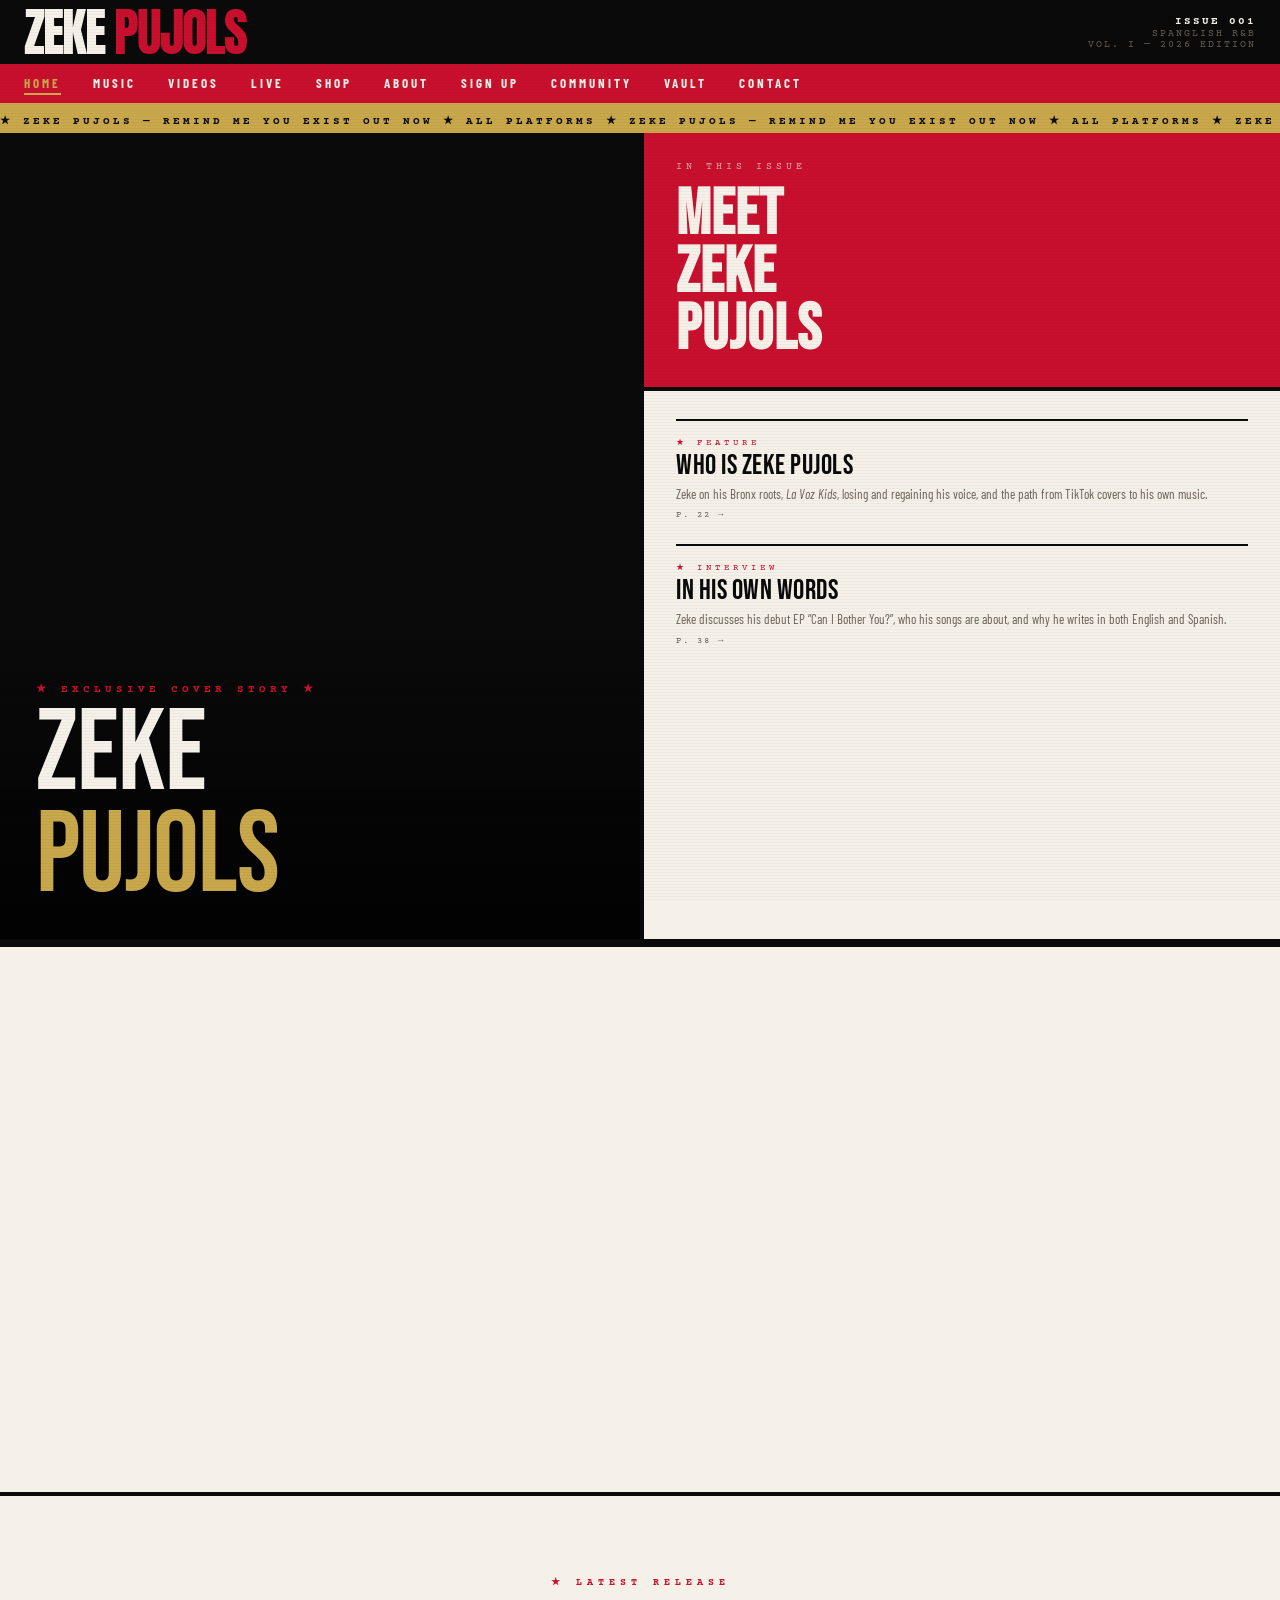
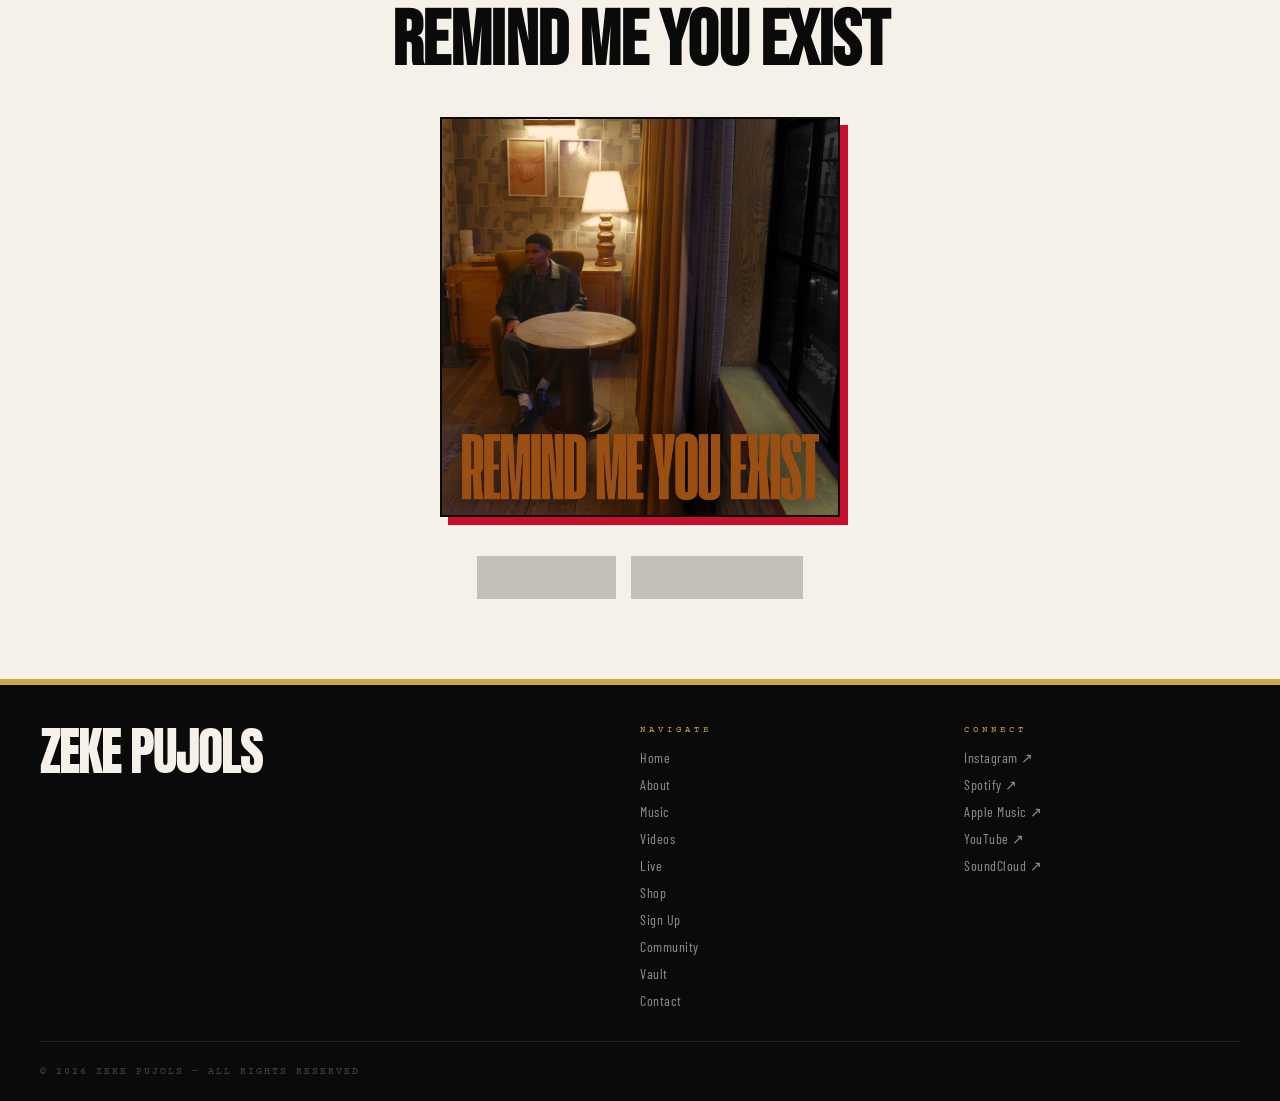
==== index.html @ 0e11b9f0 "feat: Update README and add environment files Refactors the README to include deployment instruction" ====
<!DOCTYPE html>
<html lang="en">
<head>
    <meta charset="UTF-8">
    <meta name="viewport" content="width=device-width, initial-scale=1.0">
    <title>ZEKE PUJOLS - Home</title>
    <meta name="description" content="The official site of Zeke Pujols. The Voice of the New Generation.">
    <link rel="stylesheet" href="css/styles.css?v=3">
    <script src="js/main.js" defer></script>
</head>
<body>
    <a href="#main-content" class="skip-link">Skip to content</a>
    
    <header class="masthead">
      <a href="index.html" class="masthead-logo" style="text-decoration:none;">ZEKE <span>PUJOLS</span></a>
      <div class="masthead-right">
        <div class="issue">Issue 001</div>
        <div>Spanglish R&B</div>
        <div>Vol. I — 2026 Edition</div>
      </div>
    </header>

    <nav class="nav-bar">
        <a href="index.html" class="nav-item active" style="text-decoration:none;">Home</a>        <a href="music.html" class="nav-item" style="text-decoration:none;">Music</a>        <a href="videos.html" class="nav-item" style="text-decoration:none;">Videos</a>        <a href="tour.html" class="nav-item" style="text-decoration:none;">Live</a>        <a href="merch.html" class="nav-item" style="text-decoration:none;">Shop</a>        <a href="about.html" class="nav-item" style="text-decoration:none;">About</a>                <a href="contact.html" class="nav-item" style="text-decoration:none;">Sign Up</a>
            <a href="community.html" class="nav-item" style="text-decoration:none;">Community</a>
            <a href="vault.html" class="nav-item" style="text-decoration:none;">Vault</a>
            <a href="contact-us.html" class="nav-item" style="text-decoration:none;">Contact</a>
    </nav>
    
    <div class="ticker">
      <div class="ticker-inner">
        <span class="ticker-text">
          ★ ZEKE PUJOLS — REMIND ME YOU EXIST OUT NOW ★ ALL PLATFORMS ★ ZEKE PUJOLS — REMIND ME YOU EXIST OUT NOW ★ ALL PLATFORMS ★ ZEKE PUJOLS — REMIND ME YOU EXIST OUT NOW ★ ALL PLATFORMS</span>
      </div>
    </div>

    <main id="main-content" class="page-container">
        <div class="cover-section">
    <!-- LEFT: IMAGE -->
    <div class="cover-left">
      <video autoplay loop muted playsinline class="cover-img" poster="/assets/images/image_2.jpeg">
        <source src="/assets/videos/home-bg.mp4" type="video/mp4">
      </video>
      <div class="cover-text-overlay">
        <span class="cover-eyebrow">★ Exclusive Cover Story ★</span>
        <span class="cover-name">ZEKE<span class="last">PUJOLS</span></span>
      </div>
    </div>

    <!-- RIGHT: TOC + SIDEBAR -->
    <div class="cover-right">
      <div class="cover-right-top">
        <div class="toc-label">In This Issue</div>
        <div class="toc-headline" style="font-weight: 900; font-size: clamp(48px, 8vw, 64px); line-height: 0.9;">MEET<br>ZEKE<br>PUJOLS</div>
      </div>

      <div class="cover-right-body">
        <div class="sidebar-item" onclick="window.location.href='about.html'">
          <div class="sidebar-label">★ Feature</div>
          <div class="sidebar-title">Who is Zeke Pujols</div>
          <div class="sidebar-body">Zeke on his Bronx roots, <i>La Voz Kids</i>, losing and regaining his voice, and the path from TikTok covers to his own music.</div>
          <div class="pg-number">p. 22 →</div>
        </div>

        <div class="sidebar-item" onclick="window.location.href='about.html#interview-section'">
          <div class="sidebar-label">★ Interview</div>
          <div class="sidebar-title">In His Own Words</div>
          <div class="sidebar-body">Zeke discusses his debut EP “Can I Bother You?”, who his songs are about, and why he writes in both English and Spanish.</div>
          <div class="pg-number">p. 38 →</div>
        </div>

      </div>
    </div>
  </div>

  <div class="hero-footer" style="background-image: url('assets/images/ZekePujolsTVEye-51-1.JPG?v=5'); background-size: cover; background-position: center; background-attachment: fixed; width: 100%; aspect-ratio: 21/9; border-top: 4px solid var(--black); display: block;"></div>

  <section class="latest-release-section" style="padding: 80px 20px; background-color: var(--cream); color: var(--black); text-align: center; border-top: 4px solid var(--black);">
    <div class="article-kicker" style="margin-bottom: 20px; color: var(--red);">★ Latest Release</div>
    <h2 class="article-headline" style="margin-bottom: 40px; color: var(--black);">Remind Me You Exist</h2>
    <div class="latest-cover" style="background-image: url('assets/images/remind-me-you-exist.jpg'); background-size: cover; background-position: center; width: 100%; max-width: 400px; aspect-ratio: 1/1; margin: 0 auto 40px auto; border: 2px solid var(--black); box-shadow: 8px 8px 0px var(--red); display: block;"></div>
    <div class="cover-links" style="justify-content: center;">
      <a href="https://open.spotify.com/track/5S2cHiIclJfrXqtsqCgiEB" target="_blank" rel="noopener" class="cover-link-btn" style="border-color: var(--black); color: var(--black);">
        <svg viewBox="0 0 24 24" style="fill: var(--black);"><path d="M12 0C5.4 0 0 5.4 0 12s5.4 12 12 12 12-5.4 12-12S18.66 0 12 0zm5.521 17.34c-.24.359-.66.48-1.021.24-2.82-1.74-6.36-2.101-10.561-1.141-.418.122-.779-.179-.899-.539-.12-.421.18-.78.54-.9 4.56-1.021 8.52-.6 11.64 1.32.42.18.479.659.301 1.02zm1.44-3.3c-.301.42-.841.6-1.262.3-3.239-1.98-8.159-2.58-11.939-1.38-.479.12-1.02-.12-1.14-.6-.12-.48.12-1.021.6-1.141C9.6 9.9 15 10.561 18.72 12.84c.361.181.54.78.24 1.2zm.12-3.36C15.24 8.4 8.82 8.16 5.16 9.301c-.6.179-1.2-.181-1.38-.721-.18-.6.18-1.2.72-1.38 4.26-1.26 11.28-1.02 15.721 1.621.539.3.719 1.02.419 1.56-.299.421-1.02.599-1.56.3z"/></svg>
        Spotify
      </a>
      <a href="https://music.apple.com/us/album/remind-me-you-exist/1882226605?i=1882226606" target="_blank" rel="noopener" class="cover-link-btn" style="border-color: var(--black); color: var(--black);">
        <svg viewBox="0 0 384 512" style="fill: var(--black);"><path d="M318.7 268.7c-.2-36.7 16.4-64.4 50-84.8-18.8-26.9-47.2-41.7-84.7-44.6-35.5-2.8-74.3 20.7-88.5 20.7-15 0-49.4-19.7-76.4-19.7C63.3 141.2 4 184.8 4 273.5q0 39.3 14.4 81.2c12.8 36.7 59 126.7 107.2 125.2 25.2-.6 43-17.9 75.8-17.9 31.8 0 48.3 17.9 76.4 17.9 48.6-.7 90.4-82.5 102.6-119.3-65.2-30.7-61.7-90-61.7-91.9zm-56.6-164.2c27.3-32.4 24.8-61.9 24-72.5-24.1 1.4-52 16.4-67.9 34.9-17.5 19.8-27.8 44.3-25.6 71.9 26.1 2 49.9-11.4 69.5-34.3z"/></svg>
        Apple Music
      </a>
    </div>
  </section>

    </main>

    <footer class="footer">
      <div class="footer-grid">
        <div>
          <div class="footer-logo">ZEKE PUJOLS</div>

        </div>
        <div>
          <div class="footer-col-title">Navigate</div>
          <ul class="footer-links">
            <li><a href="index.html" style="color:inherit;text-decoration:none;">Home</a></li>
            <li><a href="about.html" style="color:inherit;text-decoration:none;">About</a></li>
            <li><a href="music.html" style="color:inherit;text-decoration:none;">Music</a></li>
            <li><a href="videos.html" style="color:inherit;text-decoration:none;">Videos</a></li>
            <li><a href="tour.html" style="color:inherit;text-decoration:none;">Live</a></li>
            <li><a href="merch.html" style="color:inherit;text-decoration:none;">Shop</a></li>
            <li><a href="contact.html" style="color:inherit;text-decoration:none;">Sign Up</a></li>
            <li><a href="community.html" style="color:inherit;text-decoration:none;">Community</a></li>
            <li><a href="vault.html" style="color:inherit;text-decoration:none;">Vault</a></li>
            <li><a href="contact-us.html" style="color:inherit;text-decoration:none;">Contact</a></li>
          </ul>
        </div>
        <div>
          <div class="footer-col-title">Connect</div>
          <ul class="footer-links">
            <li><a href="https://www.instagram.com/zekepujols" target="_blank" rel="noopener" style="color:inherit;text-decoration:none;">Instagram ↗</a></li>
            <li><a href="https://open.spotify.com/artist/6DkjuCr4iY5W4ej8gO3MAG" target="_blank" rel="noopener" style="color:inherit;text-decoration:none;">Spotify ↗</a></li>
            <li><a href="https://music.apple.com/us/artist/zeke-pujols/1495642810" target="_blank" rel="noopener" style="color:inherit;text-decoration:none;">Apple Music ↗</a></li>
            <li><a href="https://www.youtube.com/@zekepujols" target="_blank" rel="noopener" style="color:inherit;text-decoration:none;">YouTube ↗</a></li>
            <li><a href="https://soundcloud.com/zekepujols" target="_blank" rel="noopener" style="color:inherit;text-decoration:none;">SoundCloud ↗</a></li>
          </ul>
        </div>
      </div>
      <div class="footer-bottom">
        <div class="footer-copy">© 2026 Zeke Pujols — All Rights Reserved</div>

      </div>
    </footer>

    <!-- EmailOctopus Popup Script -->
    <script async src="https://eomail5.com/form/6e37df48-1809-11f1-981a-e9c1d931ed89.js" data-form="6e37df48-1809-11f1-981a-e9c1d931ed89"></script>
</body>
</html>
---- css/styles.css ----
@import url('https://fonts.googleapis.com/css2?family=Bebas+Neue&family=Anton&family=Barlow+Condensed:ital,wght@0,400;0,600;0,700;0,900;1,400;1,700&family=Courier+Prime:ital,wght@0,400;0,700;1,400&display=swap');

  :root {
    --red: #C8102E;
    --cream: #F5F0E8;
    --black: #0A0A0A;
    --gold: #C9A84C;
    --warm-white: #EDE8DC;
    --dark-warm: #1A1410;
    --muted: #6B6055;
  }

  * { margin: 0; padding: 0; box-sizing: border-box; }

  body {
    background: var(--cream);
    font-family: 'Barlow Condensed', sans-serif;
    color: var(--black);
    overflow-x: hidden;
  }

  /* SCANLINES OVERLAY */
  body::before {
    content: '';
    position: fixed;
    top: 0; left: 0; right: 0; bottom: 0;
    background: repeating-linear-gradient(
      0deg,
      rgba(0,0,0,0.03) 0px,
      rgba(0,0,0,0.03) 1px,
      transparent 1px,
      transparent 3px
    );
    pointer-events: none;
    z-index: 9999;
  }

  /* MASTHEAD */
  .masthead {
    background: var(--black);
    padding: 6px 24px;
    display: flex;
    align-items: center;
    justify-content: space-between;
    border-bottom: 3px solid var(--red);
  }

  .masthead-logo {
    font-family: 'Anton', sans-serif;
    font-size: 52px;
    color: var(--cream);
    letter-spacing: -2px;
    line-height: 1;
    cursor: pointer;
    transition: color 0.15s;
  }
  .masthead-logo span { color: var(--red); }
  .masthead-logo:hover { color: var(--gold); }

  .masthead-right {
    text-align: right;
    font-family: 'Courier Prime', monospace;
    font-size: 10px;
    color: var(--muted);
    text-transform: uppercase;
    letter-spacing: 2px;
  }

  .masthead-right .issue {
    color: var(--cream);
    font-size: 11px;
    font-weight: 700;
  }

  /* NAV BAR */
  .nav-bar {
    background: var(--red);
    padding: 8px 24px;
    display: flex;
    gap: 32px;
    align-items: center;
    overflow-x: auto;
    scrollbar-width: none;
  }
  .nav-bar::-webkit-scrollbar { display: none; }

  .nav-item {
    font-family: 'Barlow Condensed', sans-serif;
    font-size: 13px;
    font-weight: 700;
    color: var(--cream);
    text-transform: uppercase;
    letter-spacing: 3px;
    white-space: nowrap;
    cursor: pointer;
    border-bottom: 2px solid transparent;
    padding-bottom: 2px;
    transition: all 0.15s;
  }
  .nav-item:hover, .nav-item.active { border-bottom-color: var(--cream); }
  .nav-item.active { color: var(--gold); border-bottom-color: var(--gold); }

  /* TICKER */
  .ticker {
    background: var(--gold);
    padding: 5px 0;
    overflow: hidden;
    white-space: nowrap;
  }
  .ticker-inner {
    display: inline-block;
    animation: ticker 28s linear infinite;
  }
  .ticker-text {
    font-family: 'Courier Prime', monospace;
    font-size: 11px;
    font-weight: 700;
    text-transform: uppercase;
    letter-spacing: 3px;
    color: var(--black);
  }
  @keyframes ticker {
    from { transform: translateX(100vw); }
    to { transform: translateX(-100%); }
  }

  /* HERO COVER */
  .cover-section {
    display: grid;
    grid-template-columns: 1fr 1fr;
    min-height: 90vh;
    border-bottom: 4px solid var(--black);
    position: relative;
  }

  .cover-left {
    background: var(--black);
    position: relative;
    overflow: hidden;
    display: flex;
    flex-direction: column;
  }

  .cover-left::after {
    content: '';
    position: absolute;
    bottom: 0; left: 0; right: 0;
    height: 40%;
    background: linear-gradient(transparent, rgba(0,0,0,0.85));
    z-index: 2;
  }

  .cover-img {
    width: 100%;
    height: 100%;
    object-fit: cover;
    object-position: center top;
    opacity: 0.88;
    filter: contrast(1.08) saturate(0.85);
    transition: transform 0.6s ease, filter 0.4s ease;
  }
  .cover-left:hover .cover-img {
    transform: scale(1.015);
    filter: contrast(1.1) saturate(0.9);
  }

  .cover-text-overlay {
    position: absolute;
    bottom: 0; left: 0; right: 0;
    z-index: 3;
    padding: 32px 36px;
  }

  .cover-eyebrow {
    font-family: 'Courier Prime', monospace;
    font-size: 11px;
    font-weight: 700;
    color: var(--red);
    text-transform: uppercase;
    letter-spacing: 4px;
    display: block;
    margin-bottom: 8px;
  }

  .cover-name {
    font-family: 'Bebas Neue', sans-serif;
    font-size: clamp(72px, 9vw, 128px);
    line-height: 0.88;
    color: var(--cream);
    letter-spacing: -1px;
    display: block;
  }

  .cover-name .last {
    color: var(--gold);
    display: block;
  }

  .cover-tagline {
    font-family: 'Barlow Condensed', sans-serif;
    font-size: 15px;
    font-weight: 600;
    color: var(--warm-white);
    letter-spacing: 3px;
    text-transform: uppercase;
    margin-top: 14px;
    font-style: italic;
    opacity: 0.85;
  }

  .cover-links {
    margin-top: 24px;
    display: flex;
    gap: 16px;
    pointer-events: auto;
  }

  .cover-link-btn {
    display: flex;
    align-items: center;
    gap: 10px;
    padding: 10px 24px;
    border: 1px solid var(--warm-white);
    color: var(--warm-white);
    font-family: 'Barlow Condensed', sans-serif;
    font-size: 15px;
    font-weight: 600;
    text-transform: uppercase;
    letter-spacing: 2px;
    text-decoration: none;
    transition: all 0.2s ease;
    background: rgba(0,0,0,0.2);
    backdrop-filter: blur(4px);
  }

  .cover-link-btn:hover {
    background: var(--warm-white);
    color: var(--black);
  }

  .cover-link-btn svg {
    width: 20px;
    height: 20px;
    fill: currentColor;
  }

  /* COVER RIGHT */
  .cover-right {
    background: var(--cream);
    display: flex;
    flex-direction: column;
    border-left: 4px solid var(--black);
  }

  .cover-right-top {
    background: var(--red);
    padding: 28px 32px;
    border-bottom: 4px solid var(--black);
  }

  .toc-label {
    font-family: 'Courier Prime', monospace;
    font-size: 10px;
    letter-spacing: 4px;
    text-transform: uppercase;
    color: var(--warm-white);
    opacity: 0.7;
    margin-bottom: 14px;
  }

  .toc-headline {
    font-family: 'Bebas Neue', sans-serif;
    font-size: 48px;
    color: var(--cream);
    line-height: 0.95;
    letter-spacing: 1px;
  }

  .toc-sub {
    font-family: 'Barlow Condensed', sans-serif;
    font-size: 14px;
    color: rgba(255,255,255,0.75);
    margin-top: 10px;
    font-style: italic;
    letter-spacing: 1px;
    line-height: 1.5;
  }

  .cover-right-body {
    padding: 28px 32px;
    display: flex;
    flex-direction: column;
    gap: 24px;
    flex: 1;
  }

  .sidebar-item {
    border-top: 2px solid var(--black);
    padding-top: 16px;
    cursor: pointer;
    transition: all 0.2s;
  }
  .sidebar-item:hover { transform: translateX(6px); }

  .sidebar-label {
    font-family: 'Courier Prime', monospace;
    font-size: 9px;
    letter-spacing: 4px;
    text-transform: uppercase;
    color: var(--red);
    margin-bottom: 4px;
  }

  .sidebar-title {
    font-family: 'Bebas Neue', sans-serif;
    font-size: 28px;
    line-height: 1;
    color: var(--black);
    letter-spacing: 0.5px;
  }

  .sidebar-body {
    font-family: 'Barlow Condensed', sans-serif;
    font-size: 13px;
    color: var(--muted);
    margin-top: 5px;
    line-height: 1.5;
  }

  .pg-number {
    font-family: 'Courier Prime', monospace;
    font-size: 9px;
    color: var(--muted);
    letter-spacing: 2px;
    text-transform: uppercase;
    margin-top: 6px;
  }

  /* SECTION DIVIDER */
  .section-divider {
    background: var(--black);
    padding: 14px 24px;
    display: flex;
    align-items: center;
    gap: 20px;
  }

  .divider-label {
    font-family: 'Anton', sans-serif;
    font-size: 24px;
    color: var(--cream);
    letter-spacing: 4px;
    white-space: nowrap;
  }

  .divider-rule {
    flex: 1;
    height: 2px;
    background: var(--gold);
  }

  .divider-num {
    font-family: 'Courier Prime', monospace;
    font-size: 11px;
    color: var(--gold);
    letter-spacing: 2px;
  }

  /* FEATURE ARTICLE */
  .feature-section {
    display: grid;
    grid-template-columns: 2fr 1fr;
    border-bottom: 4px solid var(--black);
  }

  .feature-main {
    padding: 48px 48px 48px 40px;
    border-right: 4px solid var(--black);
  }

  .article-kicker {
    font-family: 'Courier Prime', monospace;
    font-size: 10px;
    font-weight: 700;
    letter-spacing: 5px;
    text-transform: uppercase;
    color: var(--red);
    display: block;
    margin-bottom: 14px;
  }

  .article-headline {
    font-family: 'Bebas Neue', sans-serif;
    font-size: clamp(52px, 6vw, 84px);
    line-height: 0.9;
    color: var(--black);
    margin-bottom: 20px;
    letter-spacing: -0.5px;
  }

  .article-headline em {
    font-style: italic;
    color: var(--red);
  }

  .article-deck {
    font-family: 'Barlow Condensed', sans-serif;
    font-size: 18px;
    font-weight: 600;
    line-height: 1.4;
    color: var(--dark-warm);
    border-left: 5px solid var(--gold);
    padding-left: 16px;
    margin-bottom: 30px;
  }

  .drop-cap::first-letter {
    font-family: 'Bebas Neue', sans-serif;
    font-size: 88px;
    float: left;
    line-height: 0.75;
    margin-right: 10px;
    margin-top: 8px;
    color: var(--red);
  }

  .article-body {
    font-family: 'Barlow Condensed', sans-serif;
    font-size: 16px;
    line-height: 1.7;
    color: #2A2018;
    column-count: 2;
    column-gap: 32px;
  }

  .article-body p { margin-bottom: 14px; }

  .pull-quote {
    font-family: 'Bebas Neue', sans-serif;
    font-size: 38px;
    color: var(--cream);
    background: var(--black);
    padding: 24px 28px;
    margin: 24px 0;
    line-height: 1.1;
    column-span: all;
    border-left: 8px solid var(--red);
    letter-spacing: 0.5px;
  }

  .pull-quote span { color: var(--gold); }

  .feature-sidebar {
    background: var(--dark-warm);
    padding: 40px 32px;
    display: flex;
    flex-direction: column;
    gap: 32px;
  }

  .sidebar-stat {
    text-align: center;
    border-bottom: 1px solid rgba(255,255,255,0.1);
    padding-bottom: 28px;
  }

  .stat-number {
    font-family: 'Bebas Neue', sans-serif;
    font-size: 72px;
    color: var(--gold);
    line-height: 1;
    display: block;
  }

  .stat-label {
    font-family: 'Barlow Condensed', sans-serif;
    font-size: 11px;
    font-weight: 700;
    letter-spacing: 4px;
    text-transform: uppercase;
    color: rgba(255,255,255,0.5);
    margin-top: 6px;
  }

  .sidebar-quote-block {
    background: var(--red);
    padding: 24px;
    position: relative;
  }

  .sidebar-quote-block::before {
    content: '"';
    font-family: 'Bebas Neue', sans-serif;
    font-size: 120px;
    color: rgba(255,255,255,0.1);
    position: absolute;
    top: -20px;
    left: 10px;
    line-height: 1;
  }

  .sidebar-quote-text {
    font-family: 'Barlow Condensed', sans-serif;
    font-size: 20px;
    font-weight: 700;
    font-style: italic;
    color: var(--cream);
    line-height: 1.4;
    position: relative;
    z-index: 1;
  }

  .sidebar-quote-attr {
    font-family: 'Courier Prime', monospace;
    font-size: 9px;
    letter-spacing: 3px;
    text-transform: uppercase;
    color: rgba(255,255,255,0.6);
    margin-top: 12px;
  }

  /* DISCOGRAPHY SECTION */
  .disco-section {
    background: var(--warm-white);
    padding: 48px 40px;
    border-bottom: 4px solid var(--black);
  }

  .disco-grid {
    display: grid;
    grid-template-columns: repeat(3, 1fr);
    gap: 2px;
    margin-top: 32px;
    border: 2px solid var(--black);
  }

  /* HORIZONTAL SCROLLING DISCO ROW */
  .disco-grid-row {
    display: flex;
    overflow-x: auto;
    scroll-snap-type: x mandatory;
    gap: 24px;
    margin-top: 32px;
    padding-bottom: 24px;
    -ms-overflow-style: none;
    scrollbar-width: none;
  }
  .disco-grid-row::-webkit-scrollbar {
    display: none;
  }
  .disco-grid-row .disco-card {
    flex: 0 0 320px;
    scroll-snap-align: start;
    border: 2px solid var(--black);
    display: flex;
    flex-direction: column;
  }
  .disco-grid-row .disco-card:last-child {
    border-right: 2px solid var(--black); /* Override the reset for lists */
  }

  .disco-card {
    background: var(--cream);
    padding: 28px 24px;
    border-right: 2px solid var(--black);
    cursor: pointer;
    transition: all 0.2s;
    position: relative;
    overflow: hidden;
  }

  .disco-card:last-child { border-right: none; }

  .disco-card::after {
    content: '';
    position: absolute;
    bottom: 0; left: 0; right: 0;
    height: 4px;
    background: var(--red);
    transform: scaleX(0);
    transform-origin: left;
    transition: transform 0.25s ease;
  }
  .disco-card:hover::after { transform: scaleX(1); }
  .disco-card:hover { background: var(--black); }
  .disco-card:hover .disco-title { color: var(--cream); }
  .disco-card:hover .disco-meta { color: var(--muted); }
  .disco-card:hover .disco-num { color: var(--gold); }

  .disco-num {
    font-family: 'Bebas Neue', sans-serif;
    font-size: 64px;
    color: rgba(0,0,0,0.08);
    line-height: 1;
    transition: color 0.2s;
  }

  .disco-title {
    font-family: 'Bebas Neue', sans-serif;
    font-size: 32px;
    color: var(--black);
    line-height: 1;
    margin-top: -8px;
    letter-spacing: 0.5px;
    transition: color 0.2s;
  }

  .disco-type {
    font-family: 'Courier Prime', monospace;
    font-size: 9px;
    letter-spacing: 3px;
    text-transform: uppercase;
    color: var(--red);
    margin-top: 8px;
  }

  .disco-meta {
    font-family: 'Barlow Condensed', sans-serif;
    font-size: 13px;
    color: var(--muted);
    margin-top: 6px;
    line-height: 1.5;
    transition: color 0.2s;
  }

  /* PHOTO SPREAD */
  .photo-spread {
    display: grid;
    grid-template-columns: 1fr 1fr;
    border-bottom: 4px solid var(--black);
    background: var(--black);
  }

  .spread-img-wrap {
    overflow: hidden;
    aspect-ratio: 4/5;
    position: relative;
  }

  .spread-img {
    width: 100%;
    height: 100%;
    object-fit: cover;
    object-position: center 20%;
    filter: grayscale(15%) contrast(1.08);
    transition: transform 0.5s ease;
  }
  .spread-img-wrap:hover .spread-img { transform: scale(1.04); }

  .spread-text {
    padding: 60px 48px;
    display: flex;
    flex-direction: column;
    justify-content: center;
  }

  .spread-headline {
    font-family: 'Bebas Neue', sans-serif;
    font-size: clamp(64px, 7vw, 110px);
    color: var(--cream);
    line-height: 0.88;
    letter-spacing: -1px;
    margin-bottom: 28px;
  }

  .spread-headline .accent { color: var(--gold); }

  .spread-body {
    font-family: 'Barlow Condensed', sans-serif;
    font-size: 16px;
    color: rgba(255,255,255,0.65);
    line-height: 1.7;
  }

  .spread-body p { margin-bottom: 14px; }

  .spread-cta {
    display: inline-block;
    margin-top: 28px;
    background: var(--red);
    color: var(--cream);
    font-family: 'Barlow Condensed', sans-serif;
    font-weight: 700;
    font-size: 13px;
    letter-spacing: 4px;
    text-transform: uppercase;
    padding: 14px 28px;
    border: 2px solid var(--red);
    cursor: pointer;
    transition: all 0.2s;
    align-self: flex-start;
  }
  .spread-cta:hover {
    background: transparent;
    color: var(--red);
  }

  /* INTERVIEW SECTION */
  .interview-section {
    padding: 60px 40px;
    background: var(--cream);
    border-bottom: 4px solid var(--black);
    display: grid;
    grid-template-columns: 100px 1fr;
    gap: 40px;
  }

  .interview-label-vert {
    writing-mode: vertical-lr;
    transform: rotate(180deg);
    font-family: 'Anton', sans-serif;
    font-size: 52px;
    color: var(--red);
    letter-spacing: 4px;
    line-height: 1;
    white-space: nowrap;
    align-self: start;
  }

  .interview-content { }

  .interview-header {
    font-family: 'Bebas Neue', sans-serif;
    font-size: 72px;
    color: var(--black);
    line-height: 0.9;
    margin-bottom: 40px;
  }

  .qa-block {
    margin-bottom: 32px;
    display: grid;
    grid-template-columns: 36px 1fr;
    gap: 16px;
  }

  .qa-letter {
    font-family: 'Bebas Neue', sans-serif;
    font-size: 48px;
    line-height: 1;
    color: var(--red);
  }

  .qa-text {
    font-family: 'Barlow Condensed', sans-serif;
    font-size: 17px;
    line-height: 1.6;
    color: var(--dark-warm);
    padding-top: 8px;
  }

  .qa-question .qa-text {
    font-weight: 700;
    color: var(--black);
    font-style: italic;
  }

  /* INFLUENCE GRID */
  .influence-section {
    background: var(--red);
    padding: 48px 40px;
    border-bottom: 4px solid var(--black);
  }

  .influence-grid {
    display: grid;
    grid-template-columns: repeat(4, 1fr);
    gap: 2px;
    margin-top: 32px;
  }

  .influence-card {
    background: rgba(0,0,0,0.3);
    padding: 24px 20px;
    border: 1px solid rgba(255,255,255,0.1);
    cursor: pointer;
    transition: all 0.2s;
  }
  .influence-card:hover { background: rgba(0,0,0,0.6); }

  .influence-name {
    font-family: 'Bebas Neue', sans-serif;
    font-size: 26px;
    color: var(--cream);
    line-height: 1;
  }

  .influence-role {
    font-family: 'Courier Prime', monospace;
    font-size: 9px;
    letter-spacing: 2px;
    text-transform: uppercase;
    color: rgba(255,255,255,0.45);
    margin-top: 4px;
  }

  .influence-desc {
    font-family: 'Barlow Condensed', sans-serif;
    font-size: 13px;
    color: rgba(255,255,255,0.65);
    margin-top: 10px;
    line-height: 1.5;
  }

  /* FOOTER */
  .footer {
    background: var(--black);
    padding: 40px 40px 24px;
    border-top: 6px solid var(--gold);
  }

  .footer-grid {
    display: grid;
    grid-template-columns: 2fr 1fr 1fr;
    gap: 48px;
    padding-bottom: 32px;
    border-bottom: 1px solid rgba(255,255,255,0.1);
    margin-bottom: 24px;
  }

  .footer-logo {
    font-family: 'Anton', sans-serif;
    font-size: 52px;
    color: var(--cream);
    letter-spacing: -2px;
    line-height: 1;
  }
  .footer-logo span { color: var(--red); }

  .footer-tagline {
    font-family: 'Barlow Condensed', sans-serif;
    font-size: 14px;
    color: rgba(255,255,255,0.4);
    margin-top: 10px;
    font-style: italic;
    letter-spacing: 1px;
  }

  .footer-col-title {
    font-family: 'Courier Prime', monospace;
    font-size: 9px;
    letter-spacing: 4px;
    text-transform: uppercase;
    color: var(--gold);
    margin-bottom: 14px;
  }

  .footer-links {
    list-style: none;
    display: flex;
    flex-direction: column;
    gap: 10px;
  }

  .footer-links li {
    font-family: 'Barlow Condensed', sans-serif;
    font-size: 14px;
    color: rgba(255,255,255,0.55);
    cursor: pointer;
    transition: color 0.15s;
    letter-spacing: 0.5px;
  }
  .footer-links li:hover { color: var(--cream); }

  .footer-bottom {
    display: flex;
    justify-content: space-between;
    align-items: center;
  }

  .footer-copy {
    font-family: 'Courier Prime', monospace;
    font-size: 10px;
    color: rgba(255,255,255,0.25);
    letter-spacing: 2px;
    text-transform: uppercase;
  }

  .footer-socials {
    display: flex;
    gap: 16px;
  }

  .social-btn {
    font-family: 'Courier Prime', monospace;
    font-size: 9px;
    letter-spacing: 3px;
    text-transform: uppercase;
    color: rgba(255,255,255,0.4);
    border: 1px solid rgba(255,255,255,0.15);
    padding: 7px 14px;
    cursor: pointer;
    transition: all 0.2s;
  }
  .social-btn:hover {
    color: var(--cream);
    border-color: var(--gold);
  }

  /* ANIMATIONS */
  @keyframes fadeSlideIn {
    from { opacity: 0; transform: translateY(16px); }
    to { opacity: 1; transform: translateY(0); }
  }
  .cover-section, .feature-section, .disco-section, .photo-spread, .interview-section, .influence-section {
    animation: fadeSlideIn 0.5s ease both;
  }

  /* RESPONSIVE */
  @media (max-width: 900px) {
    .cover-section { grid-template-columns: 1fr; }
    .cover-right { border-left: none; border-top: 4px solid var(--black); }
    .feature-section { grid-template-columns: 1fr; }
    .feature-sidebar { display: none; }
    .article-body { column-count: 1; }
    .photo-spread { grid-template-columns: 1fr; }
    .spread-img-wrap { aspect-ratio: 16/9; }
    .disco-grid { grid-template-columns: 1fr; }
    .disco-card { border-right: none; border-bottom: 2px solid var(--black); }
    .influence-grid { grid-template-columns: 1fr 1fr; }
    .interview-section { grid-template-columns: 1fr; }
    .interview-label-vert { writing-mode: horizontal-tb; transform: none; font-size: 36px; margin-bottom: 20px; }
    .footer-grid { grid-template-columns: 1fr; gap: 32px; }
  }

  /* EMAIL SIGNUP */
  .signup-section {
    background: var(--black);
    border-top: 4px solid var(--gold);
    border-bottom: 4px solid var(--gold);
    padding: 72px 40px;
  }

  .signup-inner {
    display: grid;
    grid-template-columns: 1fr 1fr;
    gap: 80px;
    align-items: center;
    max-width: 1100px;
    margin: 0 auto;
  }

  .signup-eyebrow {
    font-family: 'Courier Prime', monospace;
    font-size: 10px;
    letter-spacing: 5px;
    text-transform: uppercase;
    color: var(--gold);
    margin-bottom: 16px;
  }

  .signup-headline {
    font-family: 'Bebas Neue', sans-serif;
    font-size: clamp(64px, 8vw, 110px);
    line-height: 0.88;
    color: var(--cream);
    letter-spacing: -1px;
    margin-bottom: 20px;
  }

  .signup-headline span {
    color: var(--red);
  }

  .signup-sub {
    font-family: 'Barlow Condensed', sans-serif;
    font-size: 16px;
    color: rgba(255,255,255,0.45);
    line-height: 1.7;
    max-width: 340px;
  }

  .eo-embed-wrap {
    width: 100%;
  }

  /* Style the native EmailOctopus form to match the site */
  .eo-embed-wrap form,
  .eo-embed-wrap .eo-form {
    background: transparent !important;
    padding: 0 !important;
    border: none !important;
    box-shadow: none !important;
  }

  .eo-embed-wrap h1,
  .eo-embed-wrap h2,
  .eo-embed-wrap p {
    display: none !important;
  }

  .eo-embed-wrap input[type="email"],
  .eo-embed-wrap input[type="text"] {
    background: transparent !important;
    border: none !important;
    border-bottom: 2px solid rgba(255,255,255,0.2) !important;
    border-radius: 0 !important;
    color: var(--cream) !important;
    font-family: 'Barlow Condensed', sans-serif !important;
    font-size: 18px !important;
    padding: 12px 0 !important;
    width: 100% !important;
    margin-bottom: 20px !important;
    outline: none !important;
    box-shadow: none !important;
  }

  .eo-embed-wrap input[type="email"]::placeholder,
  .eo-embed-wrap input[type="text"]::placeholder {
    color: rgba(255,255,255,0.2) !important;
  }

  .eo-embed-wrap input[type="email"]:focus,
  .eo-embed-wrap input[type="text"]:focus {
    border-bottom-color: var(--gold) !important;
  }

  .eo-embed-wrap input[type="submit"],
  .eo-embed-wrap button[type="submit"] {
    background: var(--red) !important;
    color: var(--cream) !important;
    border: 2px solid var(--red) !important;
    border-radius: 0 !important;
    font-family: 'Bebas Neue', sans-serif !important;
    font-size: 22px !important;
    letter-spacing: 4px !important;
    padding: 16px 48px !important;
    cursor: pointer !important;
    transition: all 0.2s !important;
    margin-top: 12px !important;
    width: auto !important;
  }

  .eo-embed-wrap input[type="submit"]:hover,
  .eo-embed-wrap button[type="submit"]:hover {
    background: transparent !important;
    color: var(--red) !important;
  }

  .eo-embed-wrap label {
    font-family: 'Courier Prime', monospace !important;
    font-size: 9px !important;
    letter-spacing: 4px !important;
    text-transform: uppercase !important;
    color: var(--gold) !important;
    margin-bottom: 6px !important;
    display: block !important;
  }

  @media (max-width: 900px) {
    .signup-inner {
      grid-template-columns: 1fr;
      gap: 40px;
    }
  }


  /* DRAGGABLE IMAGE */
  .draggable-wrap {
    position: absolute;
    z-index: 100;
    cursor: grab;
    user-select: none;
    filter: drop-shadow(0 8px 32px rgba(0,0,0,0.7));
    transition: filter 0.2s;
  }
  .draggable-wrap:active {
    cursor: grabbing;
    filter: drop-shadow(0 16px 48px rgba(0,0,0,0.9));
  }
  .draggable-wrap img {
    width: 260px;
    border-radius: 6px;
    border: 3px solid rgba(255,255,255,0.12);
    display: block;
    pointer-events: none;
  }
  .drag-hint {
    position: absolute;
    bottom: -26px;
    left: 50%;
    transform: translateX(-50%);
    font-family: 'Courier Prime', monospace;
    font-size: 8px;
    letter-spacing: 2px;
    text-transform: uppercase;
    color: rgba(255,255,255,0.35);
    white-space: nowrap;
    pointer-events: none;
    transition: opacity 0.3s;
  }
  .draggable-wrap:active .drag-hint { opacity: 0; }
  #page-cover { position: relative; }


  .signup-form-fallback {
    display: flex;
    flex-direction: column;
    gap: 20px;
    width: 100%;
  }

  .signup-field {
    display: flex;
    flex-direction: column;
    gap: 8px;
  }

  .field-label {
    font-family: 'Courier Prime', monospace;
    font-size: 9px;
    letter-spacing: 4px;
    text-transform: uppercase;
    color: var(--gold);
  }

  .field-input {
    background: transparent;
    border: none;
    border-bottom: 2px solid rgba(255,255,255,0.2);
    padding: 12px 0;
    font-family: 'Barlow Condensed', sans-serif;
    font-size: 18px;
    color: var(--cream);
    outline: none;
    transition: border-color 0.2s;
    width: 100%;
  }

  .field-input::placeholder {
    color: rgba(255,255,255,0.2);
  }

  .field-input:focus {
    border-bottom-color: var(--gold);
  }

  .signup-btn {
    margin-top: 12px;
    background: var(--red);
    color: var(--cream);
    border: 2px solid var(--red);
    font-family: 'Bebas Neue', sans-serif;
    font-size: 22px;
    letter-spacing: 4px;
    padding: 16px 48px;
    cursor: pointer;
    transition: all 0.2s;
    align-self: flex-start;
  }

  .signup-btn:hover {
    background: transparent;
    color: var(--red);
  }
/* A11y Focus Enhancements */
a:focus-visible, button:focus-visible, input:focus-visible, .nav-item:focus-visible { outline: 4px solid var(--gold) !important; outline-offset: 4px !important; border-radius: 2px; }
.skip-link { position: absolute; top: -40px; left: 0; background: var(--red); color: var(--cream); padding: 8px; z-index: 10000; }
.skip-link:focus { top: 0; }

/* LIVE GALLERY */
.live-gallery {
  display: grid;
  grid-template-columns: repeat(auto-fit, minmax(280px, 1fr));
  gap: 16px;
  margin-bottom: 48px;
}
.live-gallery img {
  width: 100%;
  aspect-ratio: 4/5;
  object-fit: cover;
  border-radius: 4px;
}

/* EDITORIAL IMAGES */
.editorial-hero {
  width: 100%;
  aspect-ratio: 16/9;
  object-fit: cover;
  margin: 24px 0 40px 0;
  border-radius: 4px;
}
.editorial-duo {
  display: grid;
  grid-template-columns: 1fr 1fr;
  gap: 16px;
  margin: 32px 0;
}
.editorial-duo img {
  width: 100%;
  aspect-ratio: 3/4;
  object-fit: cover;
  border-radius: 4px;
}

/* VISUALUALS GRID */
.visuals-grid {
  display: grid;
  grid-template-columns: 1fr 1fr;
  gap: 16px;
  margin-top: 24px;
  margin-bottom: 48px;
}
.visuals-grid img {
  width: 100%;
  aspect-ratio: 16/9;
  object-fit: cover;
  border-radius: 4px;
}
@media (max-width: 768px) {
  .visuals-grid {
    grid-template-columns: 1fr;
  }
}

/* HERO FOOTER */
.hero-footer {
  width: 100%;
  aspect-ratio: 21/9;
  background-image: url('../assets/images/ZekePujolsTVEye-51-1.JPG?v=5');
  background-size: cover;
  background-position: center;
  background-attachment: fixed;
  border-top: 4px solid var(--black);
}
@media (max-width: 768px) {
  .hero-footer {
    aspect-ratio: 16/9;
    background-attachment: scroll;
  }
}

.latest-cover {
  width: 100%;
  max-width: 400px;
  aspect-ratio: 1/1;
  margin: 0 auto 40px auto;
  border: 2px solid var(--black);
  box-shadow: 8px 8px 0px var(--red);
  background-image: url('../assets/images/remind-me-you-exist.jpg');
  background-size: cover;
  background-position: center;
}

/* VIDEOS */
.video-grid { display: grid; grid-template-columns: repeat(auto-fill, minmax(300px, 1fr)); gap: 2px; border: 2px solid var(--black); margin-top: 32px; }
.video-card { background: var(--cream); border-right: 2px solid var(--black); border-bottom: 2px solid var(--black); }
.video-embed-wrap { aspect-ratio: 16/9; background: var(--black); }
.video-meta { padding: 20px; }

/* TOUR */
.tour-list { border-top: 4px solid var(--black); margin-top: 32px; }
.tour-row { display: grid; grid-template-columns: 100px 1fr auto; align-items: center; padding: 24px 0; border-bottom: 2px solid var(--black); }
.tour-date { font-family: 'Bebas Neue', sans-serif; font-size: 32px; color: var(--red); line-height: 1; }
.tour-venue { font-family: 'Bebas Neue', sans-serif; font-size: 32px; color: var(--black); line-height: 1; }
.tour-city { font-family: 'Barlow Condensed', sans-serif; font-size: 16px; color: var(--muted); }

/* MERCH */
.merch-grid { display: grid; grid-template-columns: repeat(3, 1fr); gap: 2px; border: 2px solid var(--black); margin-top: 32px; }
.merch-card { background: var(--cream); padding: 24px; border-right: 2px solid var(--black); text-align: center; }
.merch-img { width: 100%; border: 2px solid var(--black); mix-blend-mode: multiply; margin-bottom: 16px; }

/* EPK */
.epk-stats { display: grid; grid-template-columns: repeat(3, 1fr); gap: 24px; margin: 40px 0; }
.epk-stat { background: var(--black); padding: 40px; text-align: center; }
.epk-num { font-family: 'Bebas Neue', sans-serif; font-size: 80px; color: var(--gold); line-height: 1; }
.epk-label { font-family: 'Courier Prime', monospace; font-size: 11px; letter-spacing: 4px; color: var(--cream); text-transform: uppercase; margin-top: 8px; }

.page-section { display: block !important; }

/* 📱 MOBILE OPTIMIZATION (max-width: 768px) */
@media (max-width: 768px) {
  /* Navigation & Headers */
  .masthead {
    flex-direction: column;
    gap: 12px;
    align-items: center;
    padding: 12px 20px;
  }
  .masthead-right {
    text-align: center;
  }
  .nav-bar {
    padding: 12px 16px;
  }

  /* Component Padding Reductions */
  .feature-main {
    padding: 32px 24px;
    border-right: none;
    border-bottom: 4px solid var(--black);
  }
  .feature-sidebar {
    padding: 32px 24px;
  }
  .disco-section {
    padding: 32px 24px !important;
  }
  .page-container > div[style*="padding: 48px"] {
    padding: 32px 24px !important;
  }

  /* Standard Grid Stacking */
  .cover-section,
  .feature-section,
  .disco-grid,
  .merch-grid,
  .epk-stats,
  .intro-grid,
  .editorial-duo,
  .footer-grid {
    grid-template-columns: 1fr !important;
    display: grid !important;
  }

  /* Specific Overrides */
  .cover-right {
    border-left: none;
    border-top: 4px solid var(--black);
  }
  .article-headline {
    font-size: clamp(40px, 12vw, 60px) !important;
  }
  .article-body {
    column-count: 1 !important;
  }
  
  /* Specialized Rotations & Stacks */
  .signup-inner {
    flex-direction: column !important;
    gap: 32px;
  }
  .tour-row {
    grid-template-columns: 1fr !important;
    gap: 8px;
    padding: 24px 0;
  }
  .tour-city {
    margin-bottom: 8px;
  }

  /* Footer Adjustments */
  .footer-grid {
    gap: 40px;
  }
  .footer-bottom {
    flex-direction: column;
    gap: 20px;
    text-align: center;
  }
  .footer-socials {
    justify-content: center;
  }

  /* Flex Alignment Overrides */
  div[style*="display: flex; gap: 48px; align-items: flex-start;"] {
    flex-direction: column !important;
    gap: 32px !important;
  }
}

/* GLOBAL PARALLAX */
.global-parallax {
  position: fixed;
  top: 0; left: 0; right: 0; bottom: 0;
  pointer-events: none;
  z-index: -1;
  overflow: hidden;
  mix-blend-mode: multiply;
  opacity: 0.25; /* Subtle texture layer */
}
.parallax-layer {
  position: absolute;
  top: -50vh; left: -10vw;
  width: 120vw; height: 200vh;
  background-size: cover;
  background-position: center;
  will-change: transform;
}
.parallax-layer-1 { background-image: url('../assets/images/parallax-1.png'); }
.parallax-layer-2 { background-image: url('../assets/images/parallax-2.png'); opacity: 0.6; mix-blend-mode: screen; }

.signup-main {
  position: relative;
  min-height: 80vh;
  display: flex;
  align-items: center;
  justify-content: center;
}
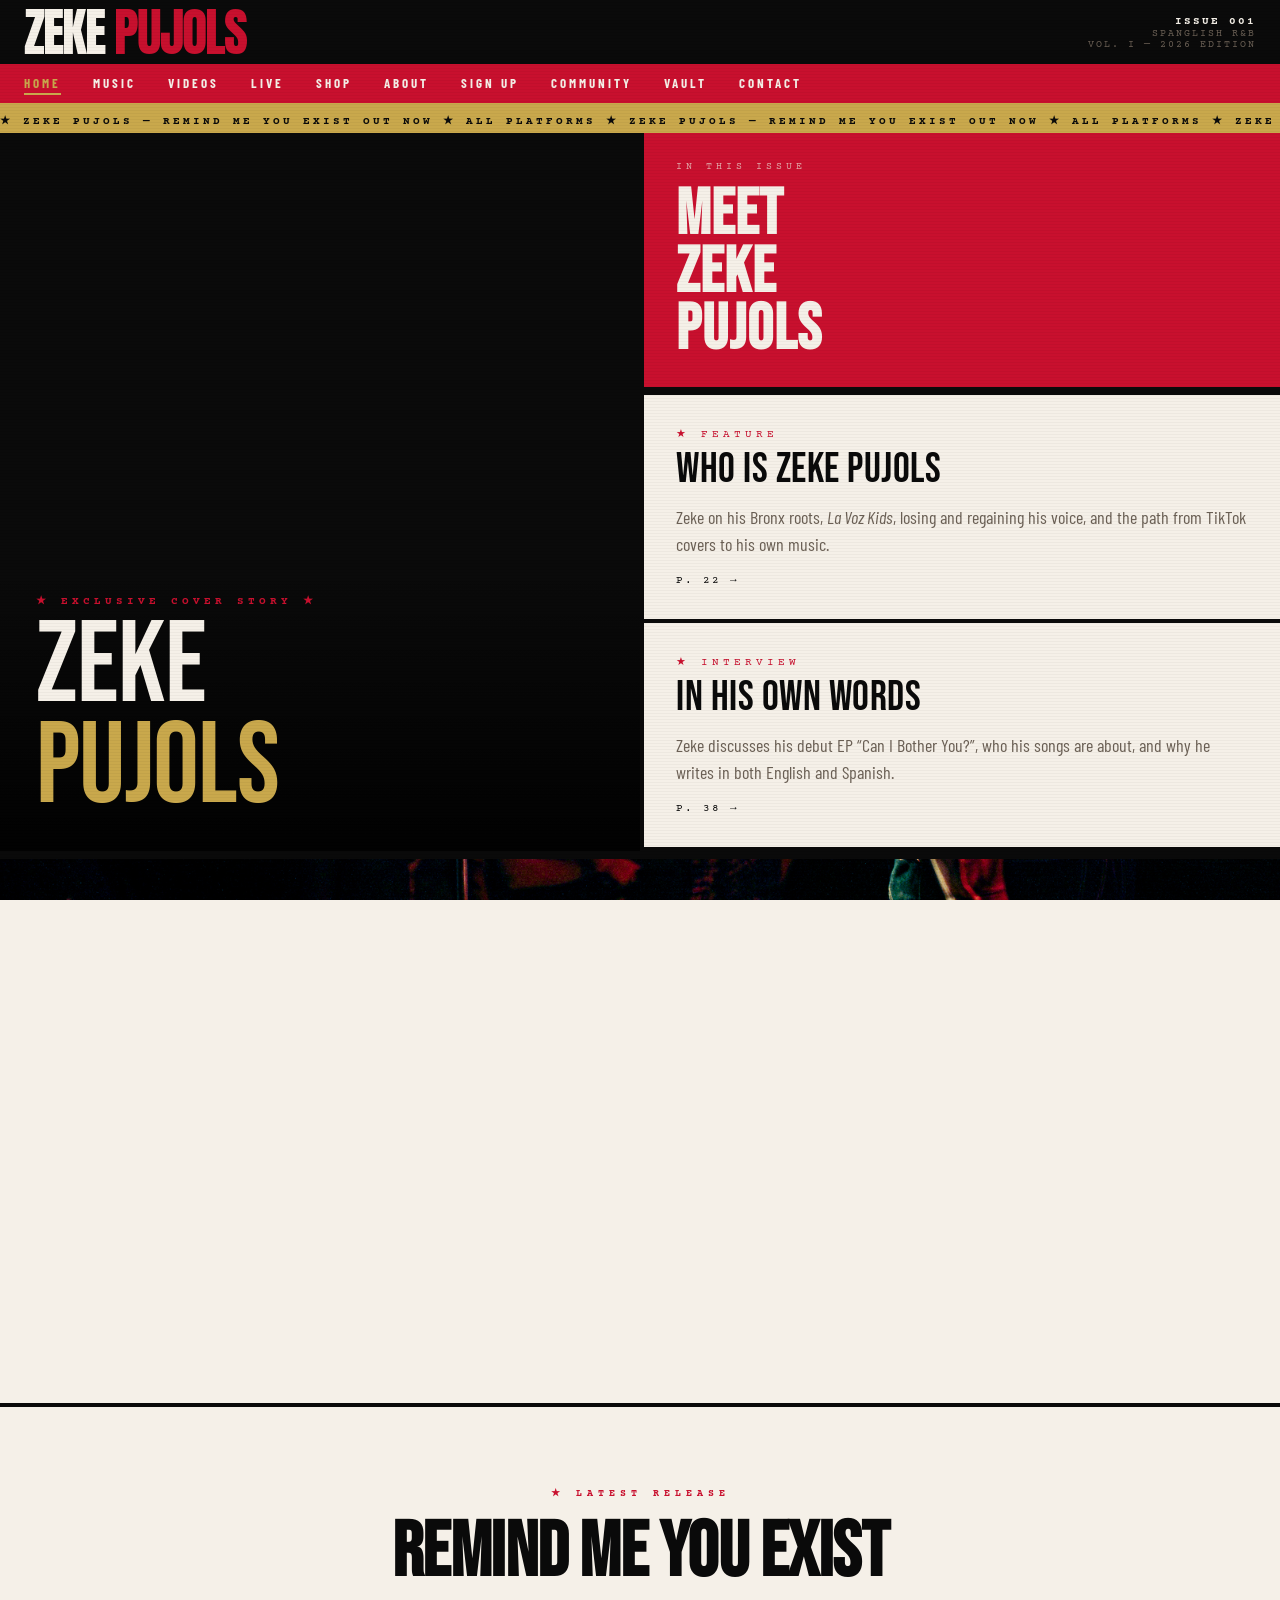
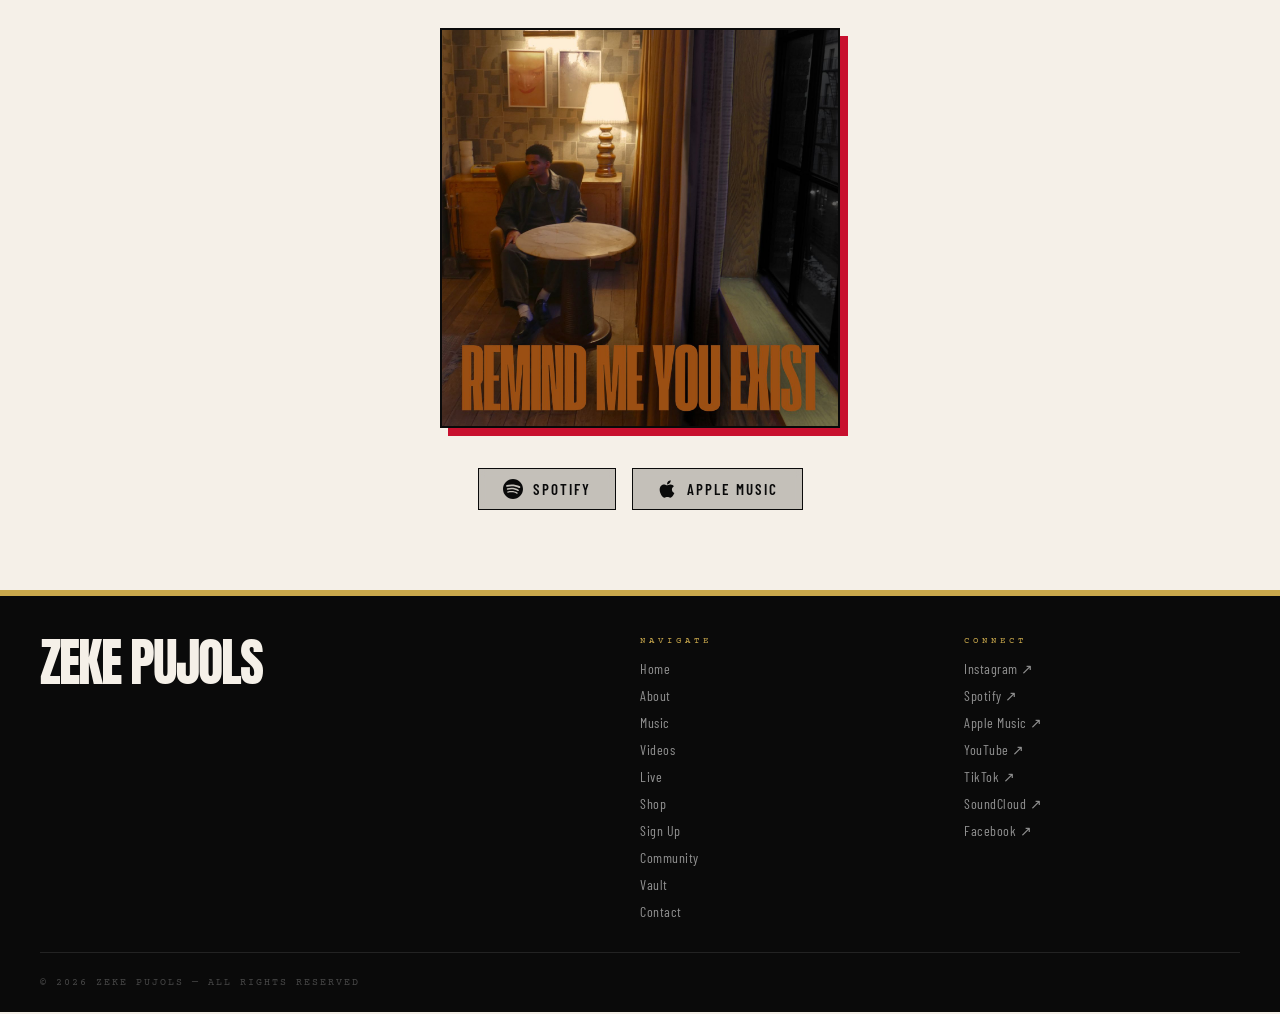
==== commit 47c2cc39: "updated layout and added content. added discord, facebook  fixed formatting" ====
--- a/index.html
+++ b/index.html
@@ -121,7 +121,9 @@
             <li><a href="https://open.spotify.com/artist/6DkjuCr4iY5W4ej8gO3MAG" target="_blank" rel="noopener" style="color:inherit;text-decoration:none;">Spotify ↗</a></li>
             <li><a href="https://music.apple.com/us/artist/zeke-pujols/1495642810" target="_blank" rel="noopener" style="color:inherit;text-decoration:none;">Apple Music ↗</a></li>
             <li><a href="https://www.youtube.com/@zekepujols" target="_blank" rel="noopener" style="color:inherit;text-decoration:none;">YouTube ↗</a></li>
+            <li><a href="https://www.tiktok.com/@zekepujols" target="_blank" rel="noopener" style="color:inherit;text-decoration:none;">TikTok ↗</a></li>
             <li><a href="https://soundcloud.com/zekepujols" target="_blank" rel="noopener" style="color:inherit;text-decoration:none;">SoundCloud ↗</a></li>
+            <li><a href="https://www.facebook.com/p/Zeke-Pujols-61582439305386/" target="_blank" rel="noopener" style="color:inherit;text-decoration:none;">Facebook ↗</a></li>
           </ul>
         </div>
       </div>
--- a/css/styles.css
+++ b/css/styles.css
@@ -128,7 +128,7 @@
   .cover-section {
     display: grid;
     grid-template-columns: 1fr 1fr;
-    min-height: 90vh;
+    min-height: auto;
     border-bottom: 4px solid var(--black);
     position: relative;
   }
@@ -139,6 +139,7 @@
     overflow: hidden;
     display: flex;
     flex-direction: column;
+    min-height: 70vh;
   }
 
   .cover-left::after {
@@ -247,8 +248,8 @@
   /* COVER RIGHT */
   .cover-right {
     background: var(--cream);
-    display: flex;
-    flex-direction: column;
+    display: grid;
+    grid-template-rows: auto 1fr;
     border-left: 4px solid var(--black);
   }
 
@@ -287,41 +288,49 @@
   }
 
   .cover-right-body {
-    padding: 28px 32px;
+    padding: 0;
     display: flex;
     flex-direction: column;
-    gap: 24px;
-    flex: 1;
+    justify-content: space-evenly;
+    flex-grow: 1;
   }
 
   .sidebar-item {
-    border-top: 2px solid var(--black);
-    padding-top: 16px;
+    border-top: 4px solid var(--black);
+    padding: 32px;
     cursor: pointer;
     transition: all 0.2s;
+    display: flex;
+    flex-direction: column;
+    justify-content: center;
+  }
+
+  .sidebar-item:last-child {
+    border-bottom: 4px solid var(--black);
   }
   .sidebar-item:hover { transform: translateX(6px); }
 
   .sidebar-label {
     font-family: 'Courier Prime', monospace;
-    font-size: 9px;
+    font-size: 11px;
     letter-spacing: 4px;
     text-transform: uppercase;
     color: var(--red);
-    margin-bottom: 4px;
+    margin-bottom: 8px;
   }
 
   .sidebar-title {
     font-family: 'Bebas Neue', sans-serif;
-    font-size: 28px;
+    font-size: clamp(32px, 4vw, 42px);
     line-height: 1;
     color: var(--black);
     letter-spacing: 0.5px;
+    margin-bottom: 8px;
   }
 
   .sidebar-body {
     font-family: 'Barlow Condensed', sans-serif;
-    font-size: 13px;
+    font-size: clamp(15px, 1.5vw, 18px);
     color: var(--muted);
     margin-top: 5px;
     line-height: 1.5;
@@ -329,11 +338,11 @@
 
   .pg-number {
     font-family: 'Courier Prime', monospace;
-    font-size: 9px;
-    color: var(--muted);
+    font-size: 11px;
+    color: var(--black);
     letter-spacing: 2px;
     text-transform: uppercase;
-    margin-top: 6px;
+    margin-top: 16px;
   }
 
   /* SECTION DIVIDER */
@@ -429,8 +438,6 @@
     font-size: 16px;
     line-height: 1.7;
     color: #2A2018;
-    column-count: 2;
-    column-gap: 32px;
   }
 
   .article-body p { margin-bottom: 14px; }
@@ -912,7 +919,6 @@
     .cover-right { border-left: none; border-top: 4px solid var(--black); }
     .feature-section { grid-template-columns: 1fr; }
     .feature-sidebar { display: none; }
-    .article-body { column-count: 1; }
     .photo-spread { grid-template-columns: 1fr; }
     .spread-img-wrap { aspect-ratio: 16/9; }
     .disco-grid { grid-template-columns: 1fr; }
@@ -1321,9 +1327,6 @@
   .article-headline {
     font-size: clamp(40px, 12vw, 60px) !important;
   }
-  .article-body {
-    column-count: 1 !important;
-  }
   
   /* Specialized Rotations & Stacks */
   .signup-inner {
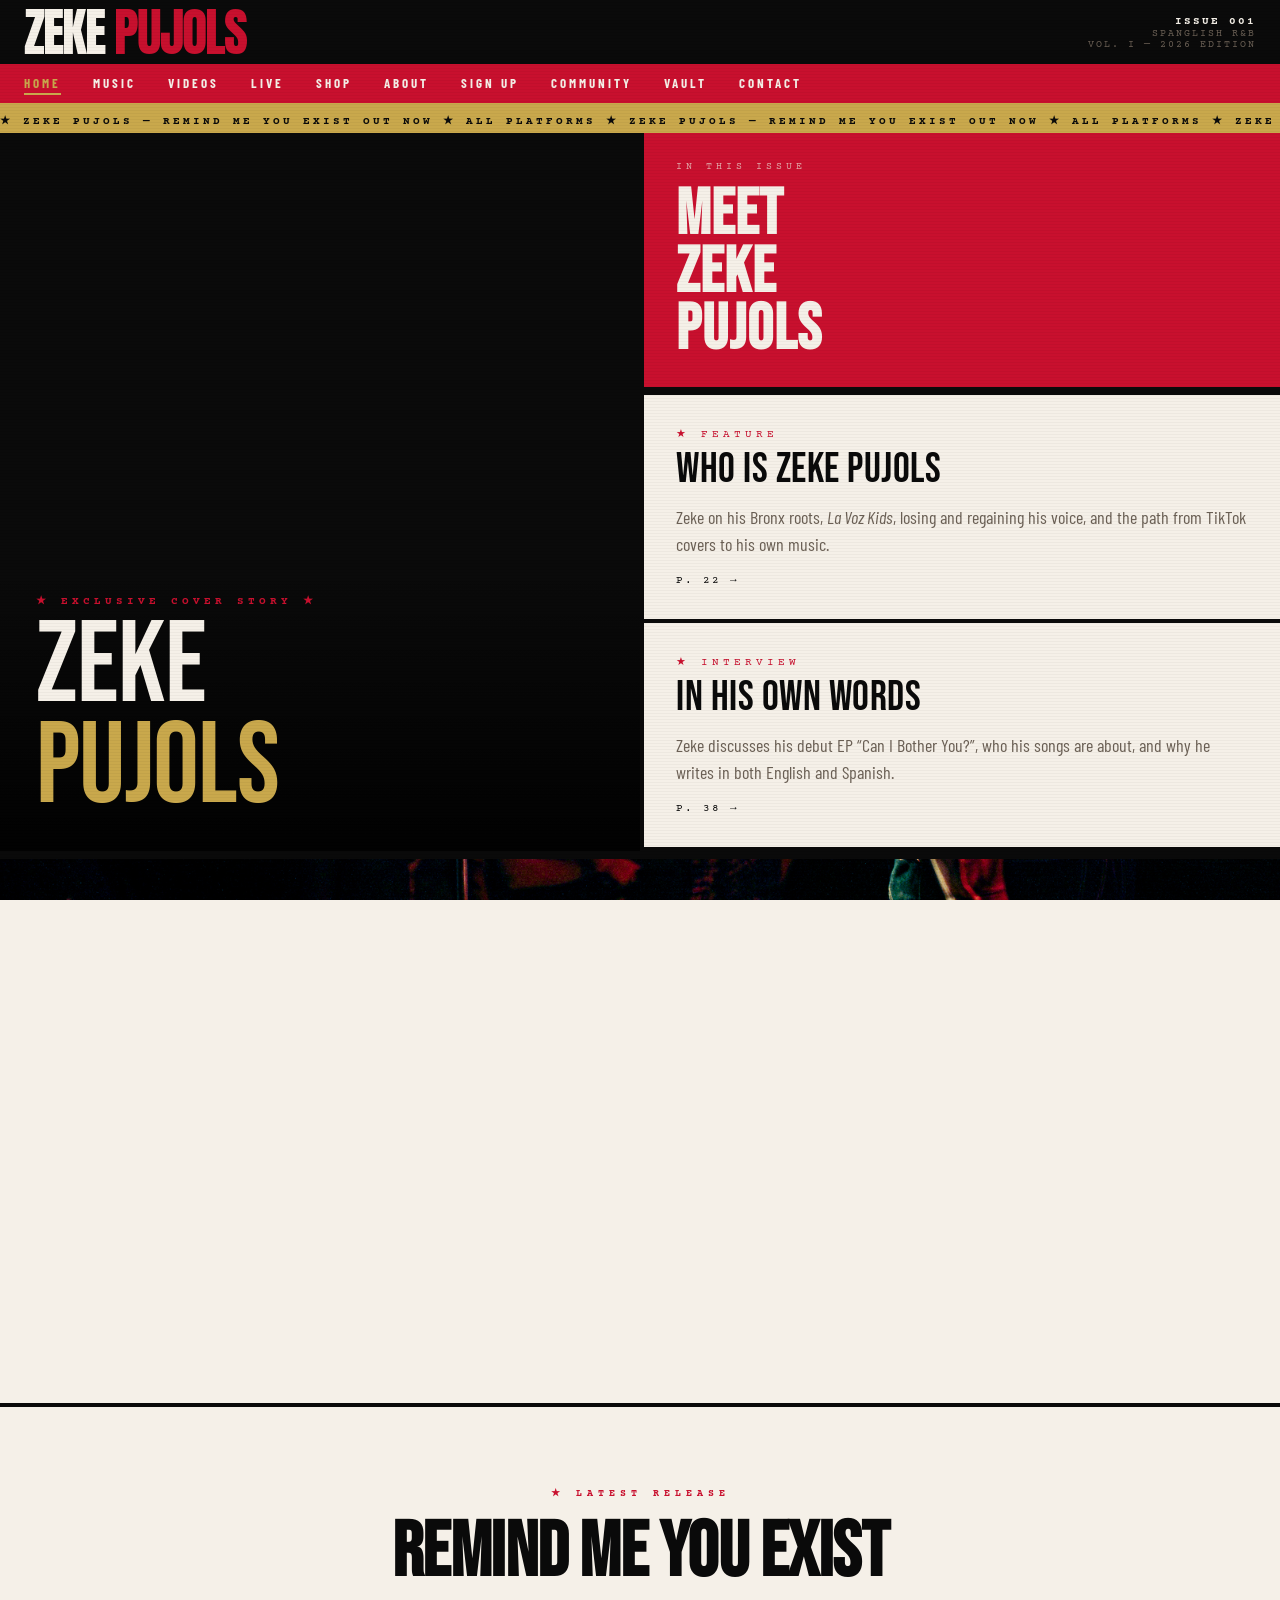
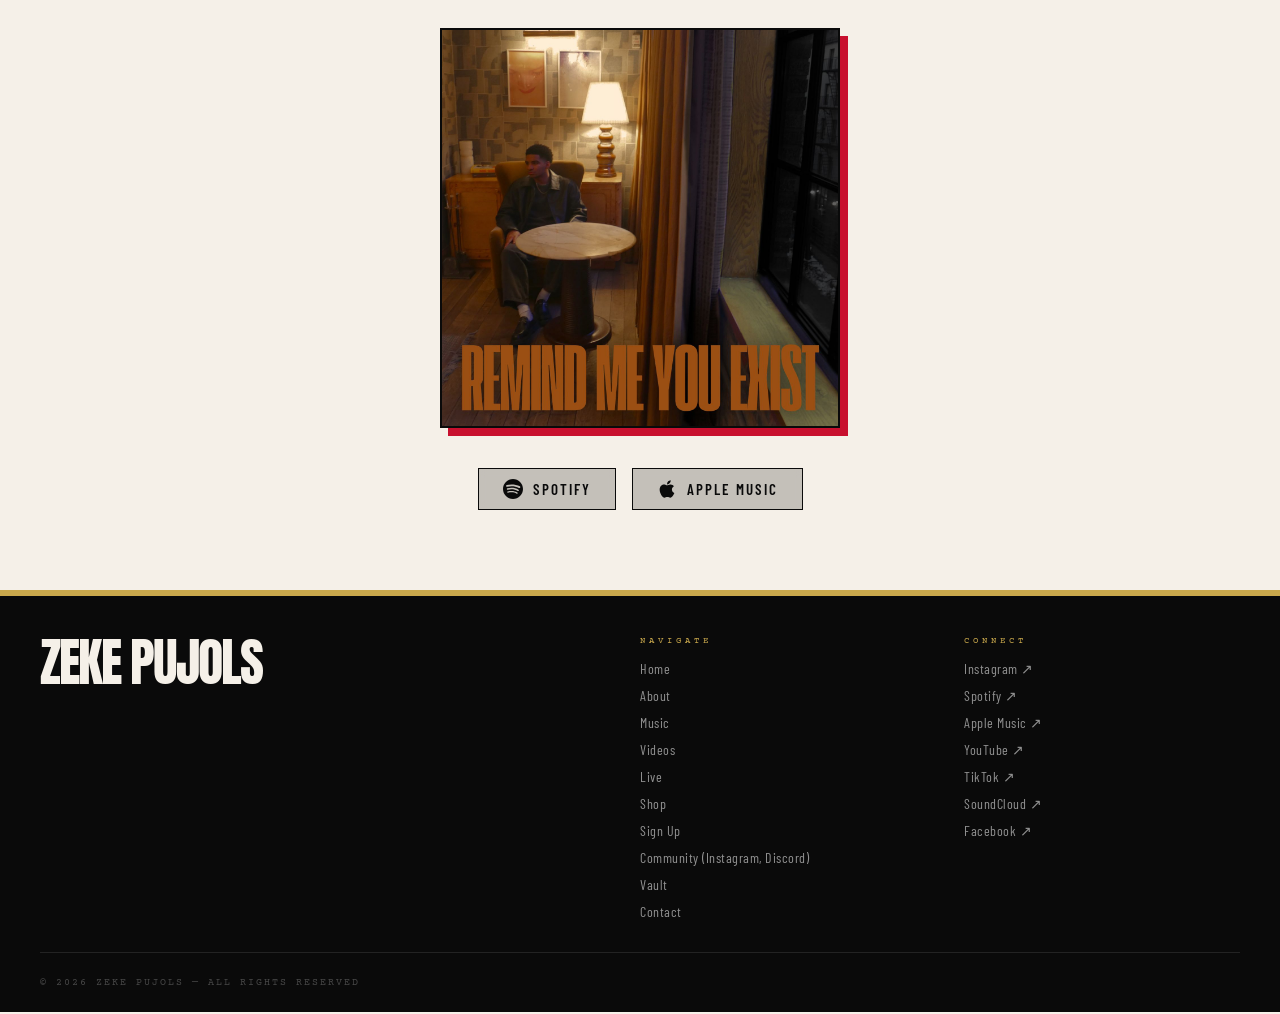
==== commit dab81427: "footer community (instagram, discord) update" ====
--- a/index.html
+++ b/index.html
@@ -73,7 +73,7 @@
     </div>
   </div>
 
-  <div class="hero-footer" style="background-image: url('assets/images/ZekePujolsTVEye-51-1.JPG?v=5'); background-size: cover; background-position: center; background-attachment: fixed; width: 100%; aspect-ratio: 21/9; border-top: 4px solid var(--black); display: block;"></div>
+  <div class="hero-footer"></div>
 
   <section class="latest-release-section" style="padding: 80px 20px; background-color: var(--cream); color: var(--black); text-align: center; border-top: 4px solid var(--black);">
     <div class="article-kicker" style="margin-bottom: 20px; color: var(--red);">★ Latest Release</div>
@@ -109,7 +109,7 @@
             <li><a href="tour.html" style="color:inherit;text-decoration:none;">Live</a></li>
             <li><a href="merch.html" style="color:inherit;text-decoration:none;">Shop</a></li>
             <li><a href="contact.html" style="color:inherit;text-decoration:none;">Sign Up</a></li>
-            <li><a href="community.html" style="color:inherit;text-decoration:none;">Community</a></li>
+            <li><a href="community.html" style="color:inherit;text-decoration:none;">Community (Instagram, Discord)</a></li>
             <li><a href="vault.html" style="color:inherit;text-decoration:none;">Vault</a></li>
             <li><a href="contact-us.html" style="color:inherit;text-decoration:none;">Contact</a></li>
           </ul>
--- a/css/styles.css
+++ b/css/styles.css
@@ -1233,6 +1233,7 @@
   .hero-footer {
     aspect-ratio: 16/9;
     background-attachment: scroll;
+    background-position: 85% center;
   }
 }
 
